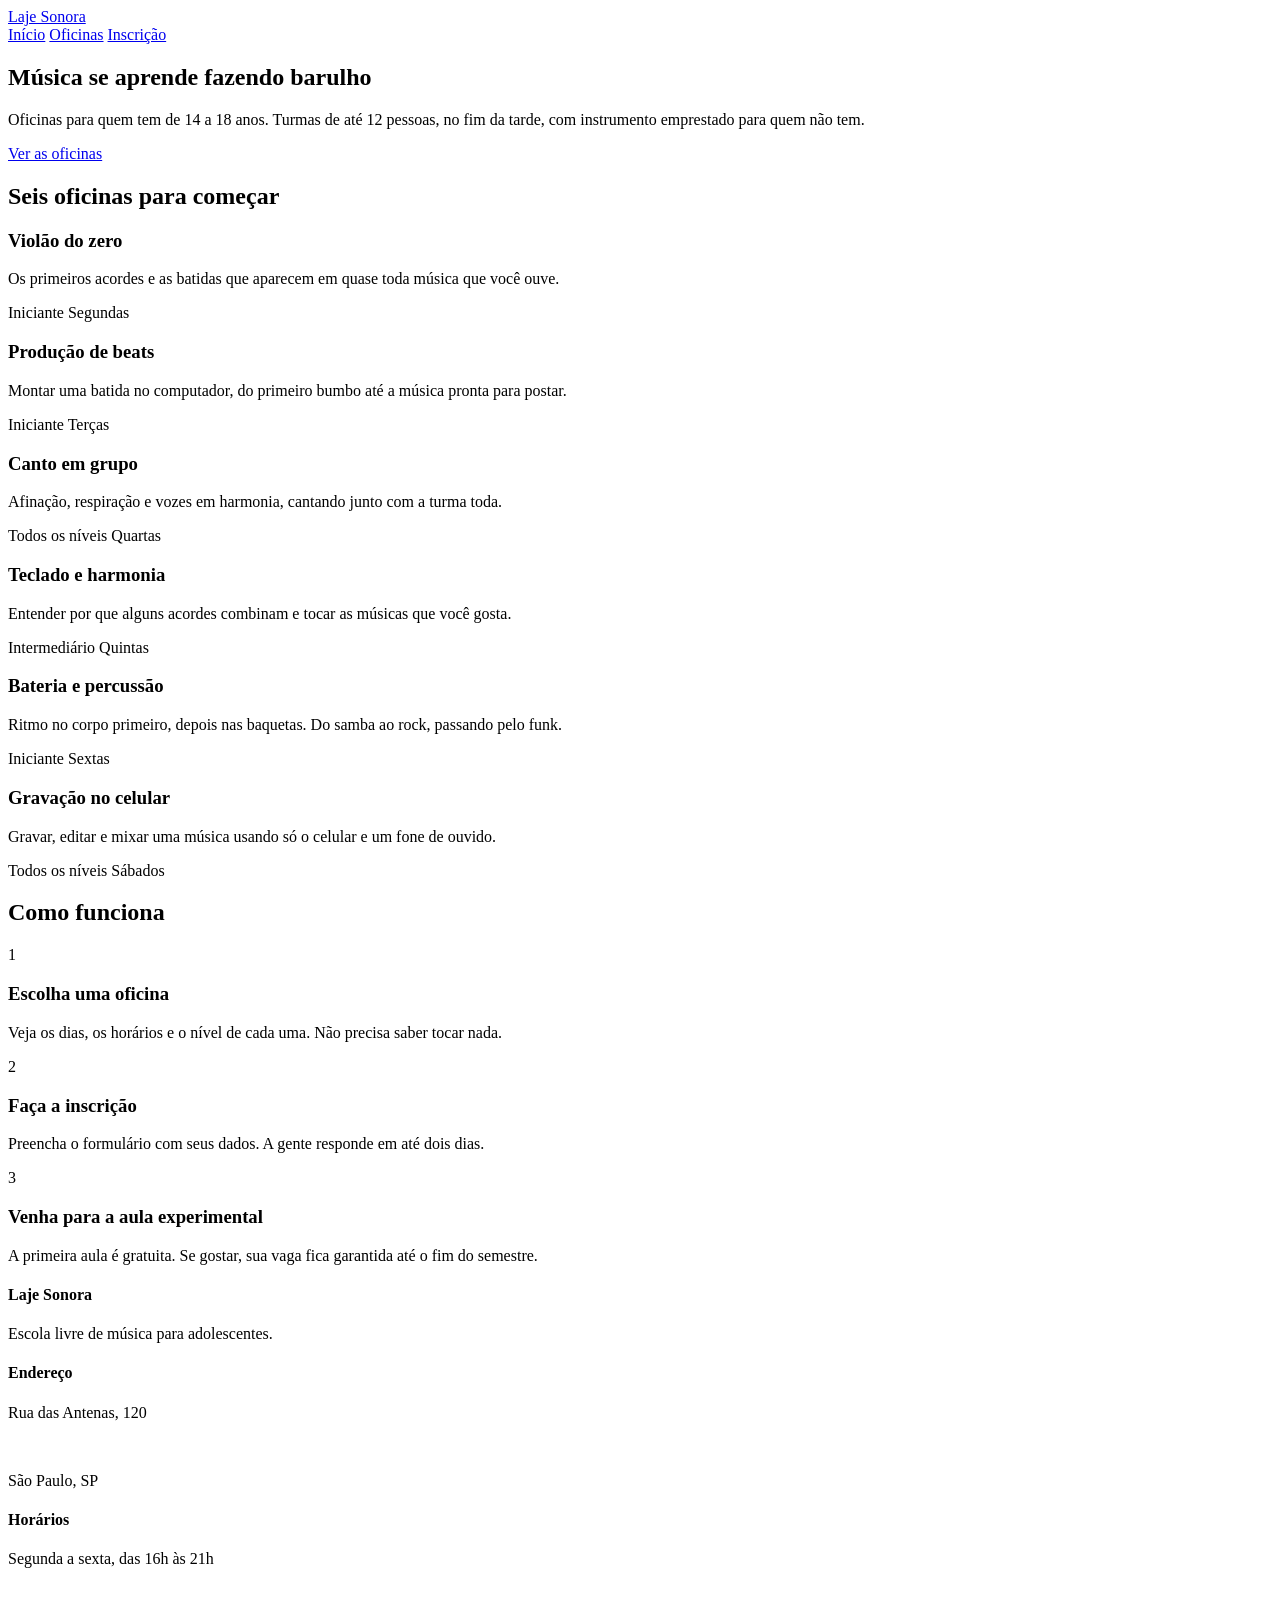
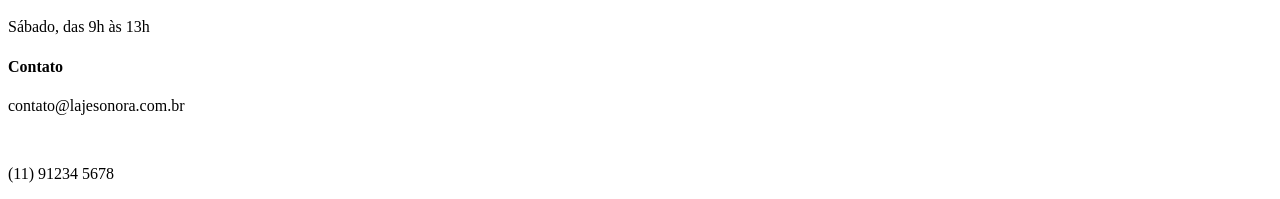
==== index.html @ bc864ae0 "Initial commit" ====
<!DOCTYPE html>
<html lang="pt-BR">
<head>
    <meta charset="UTF-8">
    <meta name="viewport" content="width=device-width, initial-scale=1.0">
    <link rel="preconnect" href="https://fonts.googleapis.com">
    <link rel="preconnect" href="https://fonts.gstatic.com" crossorigin>
    <link href="https://fonts.googleapis.com/css2?family=Archivo:ital,wght@0,100..900;1,100..900&family=Big+Shoulders:opsz,wght@10..72,100..900&display=swap" rel="stylesheet">
    <link rel="stylesheet" href="index.css">

    <title>Laje Sonora | Início</title>
</head>

<body>
    
    <header class="conteudo topo">
        <a href="index.html" class="logo">Laje Sonora</a>

        <nav class="menu">
            <a href="index.html" class="Atual">Início</a>
            <a href="oficinas.html">Oficinas</a>
            <a href="inscricao.html">Inscrição</a>
        </nav>
    </header>

   <main>
    <section class="conteudo cartazes">
        <div class="cartaz cartaz-principal">
            <h1>Música se aprende fazendo barulho</h1>
        </div>

        <div class="cartaz cartaz-lateral">
            <p>Oficinas para quem tem de 14 a 18 anos. Turmas de até 12 pessoas, no fim da tarde, com instrumento emprestado para quem não tem.</p>
            <a href="oficinas.html" class="botao">Ver as oficinas</a>
        </div>
    </section>

    <section class="conteudo secao">
        <h2 class="titulo-secao">Seis oficinas para começar</h2>
        
    </section>

    <section class="cards">
        <article class="card">
            <div class="foto foto-azul"></div>

            <div class="card-texto">
                <h3>Violão do zero</h3>
                <p>Os primeiros acordes e as batidas que aparecem em quase toda música que você ouve.</p>
                <div class="card-info">
                    <span>Iniciante</span>
                    <span>Segundas</span>
                </div>
            </div>
        </article>

        <article class="card">
            <div class="foto-amarela"></div>

            <div class="card-texto">
                <h3>Produção de beats</h3>
                <p>Montar uma batida no computador, do primeiro bumbo até a música pronta para postar.</p>
                <div class="card-info">
                    <span>Iniciante</span>
                    <span>Terças</span>
                </div>
            </div>
        </article>

        <article class="card">
            <div class="foto-tinta"></div>

            <div class="card-texto">
                <h3>Canto em grupo</h3>
                <p>Afinação, respiração e vozes em harmonia, cantando junto com a turma toda.</p>
                <div class="card-info">
                    <span>Todos os níveis</span>
                    <span>Quartas</span>
                </div>
            </div>
        </article>

       
        <article class="card">
            <div class="foto"></div>

            <div class="card-texto">
                <h3>Teclado e harmonia</h3>
                <p>Entender por que alguns acordes combinam e tocar as músicas que você gosta.</p>
                <div class="card-info">
                    <span>Intermediário</span>
                    <span>Quintas</span>
                </div>
            </div>
        </article>

        <article class="card">
            <div class="foto-azul"></div>

            <div class="card-texto">
                <h3>Bateria e percussão</h3>
                <p>Ritmo no corpo primeiro, depois nas baquetas. Do samba ao rock, passando pelo funk.</p>
                <div class="card-info">
                    <span>Iniciante</span>
                    <span>Sextas</span>
                </div>
            </div>
        </article>

        <article class="card">
            <div class="foto-amarela"></div>

            <div class="card-texto">
                <h3>Gravação no celular</h3>
                <p>Gravar, editar e mixar uma música usando só o celular e um fone de ouvido.</p>
                <div class="card-info">
                    <span>Todos os níveis</span>
                    <span>Sábados</span>
                </div>
            </div>
        </article>

    </section>

    <section class="conteudo secao">
        <h2 class="titulo-secao">Como funciona</h2>

        <div class="passos">
            <div class="passo">
                <p class="passo-numero">1</p>
                <h3>Escolha uma oficina</h3>
                <p>Veja os dias, os horários e o nível de cada uma. Não precisa saber tocar nada.</p>
            </div>

            <div class="passo">
                <p class="passo-numero">2</p>
                <h3>Faça a inscrição</h3>
                <p>Preencha o formulário com seus dados. A gente responde em até dois dias.</p>
            </div>

            <div class="passo">
                <p class="passo-numero">3</p>
                <h3>Venha para a aula experimental</h3>
                <p>A primeira aula é gratuita. Se gostar, sua vaga fica garantida até o fim do semestre.</p>
            </div>
        </div>

        
    </section>

   </main>
   <footer class="rodape">
    <div class="conteudo rodape-colunas">
        <div class="rodape-coluna">
            <h4>Laje Sonora</h4>
            <p>Escola livre de música para adolescentes.</p>
        </div>

        <div class="rodape-coluna">
            <h4>Endereço</h4>
            <p>Rua das Antenas, 120</p>
            <br>
            <p>São Paulo, SP</p>
        </div>

        <div class="rodape-coluna">
            <h4>Horários</h4>
            <p>Segunda a sexta, das 16h às 21h</p>
            <br>
            <p>Sábado, das 9h às 13h</p>
        </div>

        <div class="rodape-coluna">
            <h4>Contato</h4>
            <p>contato@lajesonora.com.br</p>
            <br>
            <p>(11) 91234 5678</p>
        </div>


    </div>
   </footer>


</body>
</html>
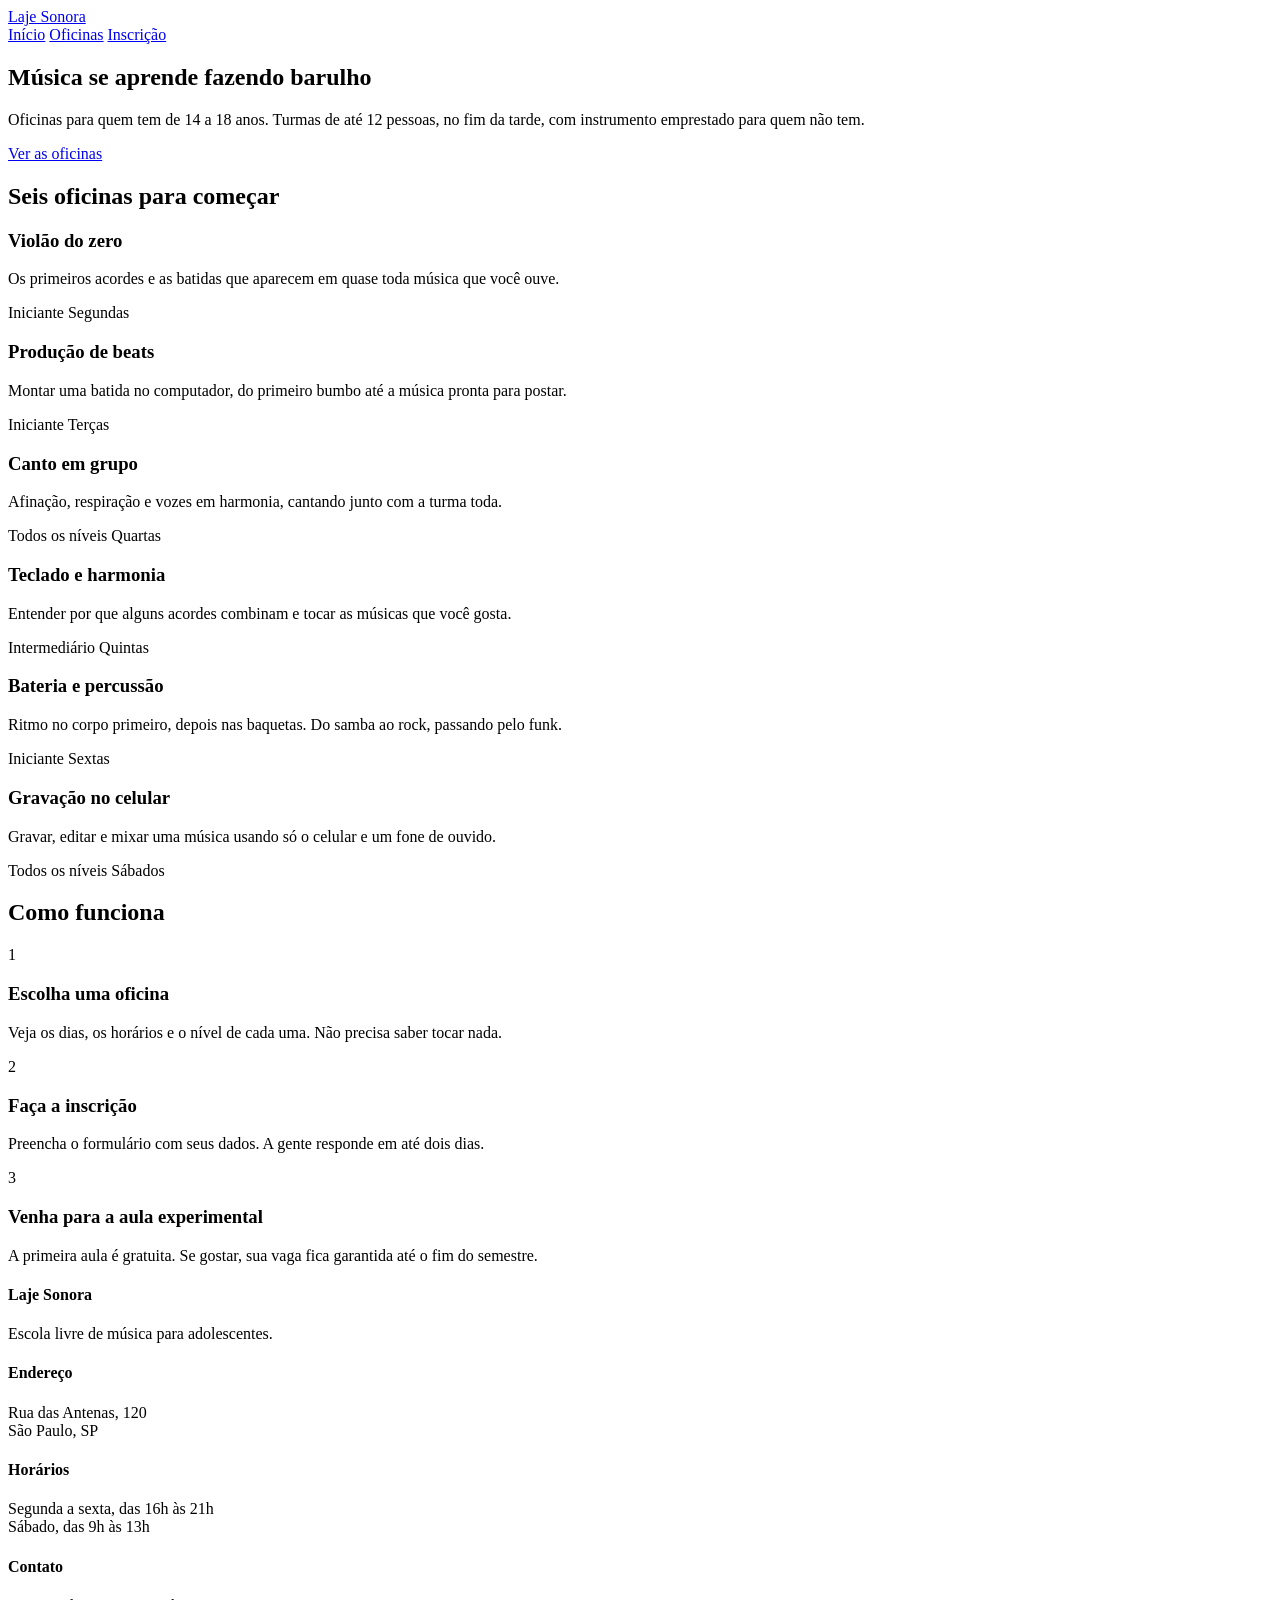
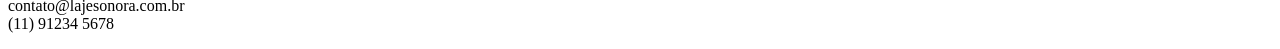
==== commit fec63d10: "mudou o br 03/11" ====
--- a/index.html
+++ b/index.html
@@ -158,23 +158,17 @@
 
         <div class="rodape-coluna">
             <h4>Endereço</h4>
-            <p>Rua das Antenas, 120</p>
-            <br>
-            <p>São Paulo, SP</p>
+            <p>Rua das Antenas, 120 <br> São Paulo, SP</p>
         </div>
 
         <div class="rodape-coluna">
             <h4>Horários</h4>
-            <p>Segunda a sexta, das 16h às 21h</p>
-            <br>
-            <p>Sábado, das 9h às 13h</p>
+            <p>Segunda a sexta, das 16h às 21h <br> Sábado, das 9h às 13h</p>
         </div>
 
         <div class="rodape-coluna">
             <h4>Contato</h4>
-            <p>contato@lajesonora.com.br</p>
-            <br>
-            <p>(11) 91234 5678</p>
+            <p>contato@lajesonora.com.br <br> (11) 91234 5678</p>
         </div>
 
 
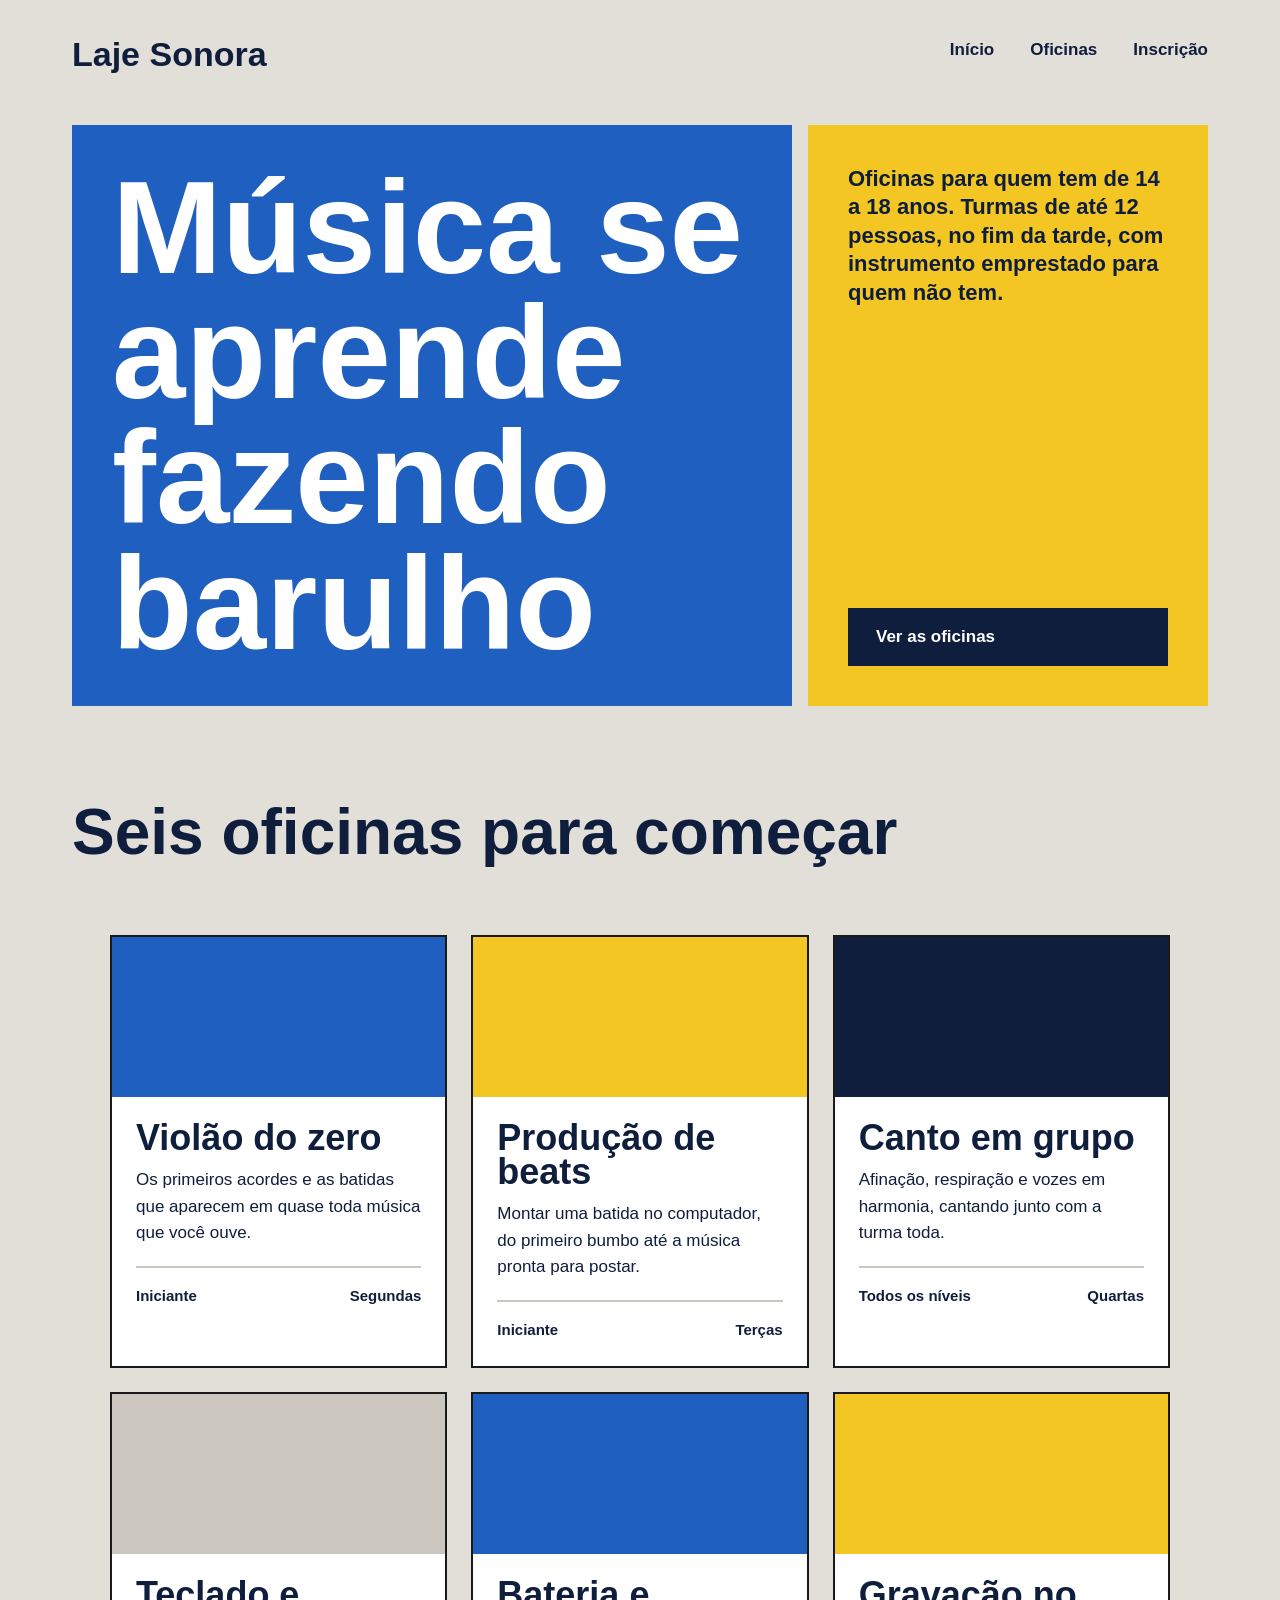
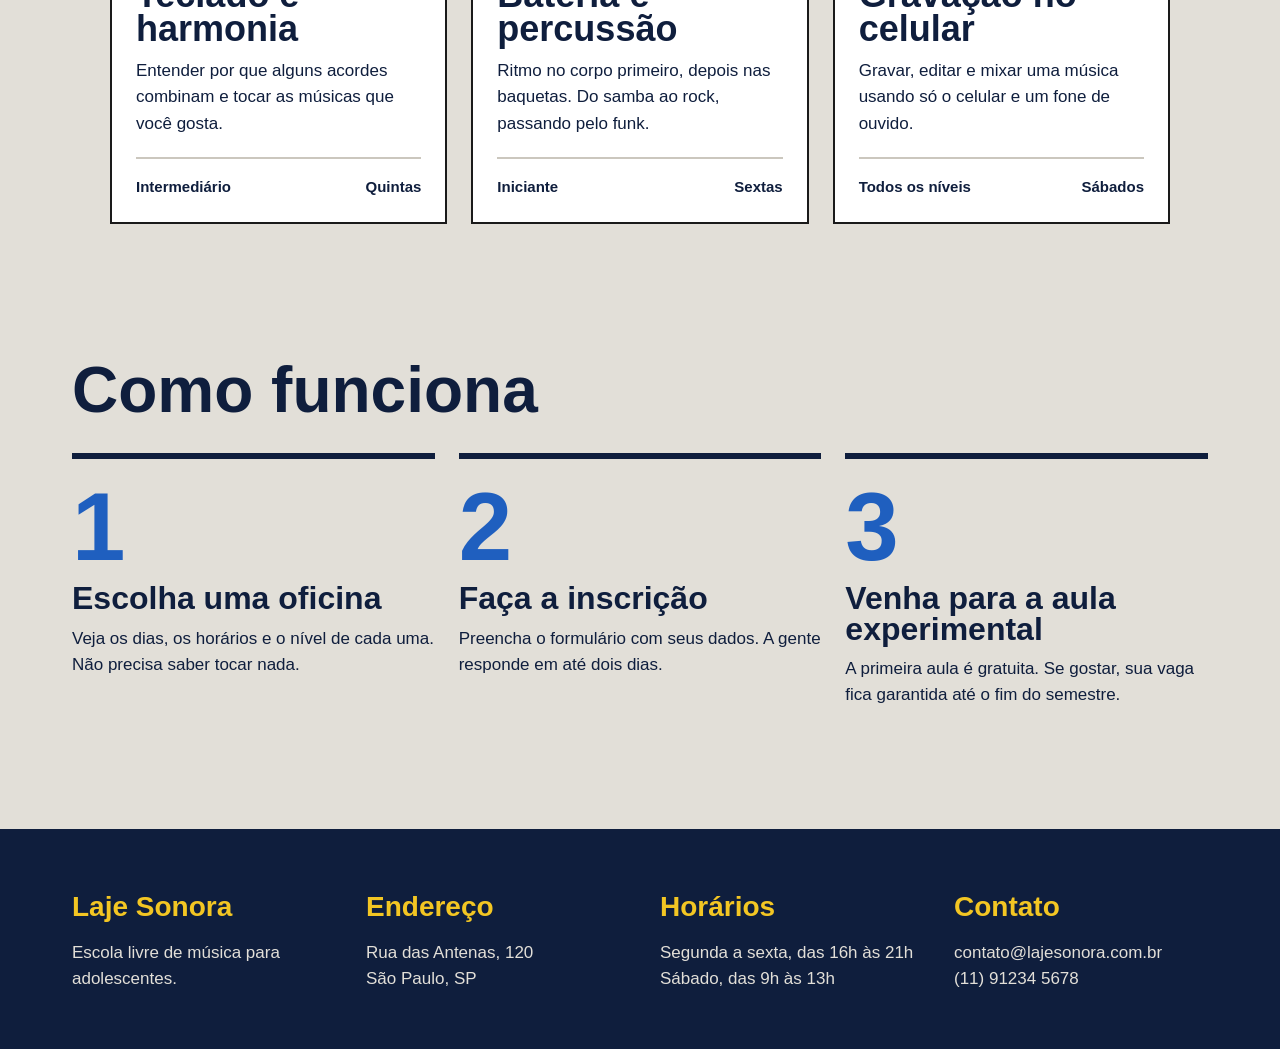
==== commit 24408865: "Página inicial pronta" ====
--- a/index.html
+++ b/index.html
@@ -40,87 +40,89 @@
         
     </section>
 
-    <section class="cards">
-        <article class="card">
-            <div class="foto foto-azul"></div>
-
-            <div class="card-texto">
-                <h3>Violão do zero</h3>
-                <p>Os primeiros acordes e as batidas que aparecem em quase toda música que você ouve.</p>
-                <div class="card-info">
-                    <span>Iniciante</span>
-                    <span>Segundas</span>
+    <section class="oficinas">
+    
+        <div class="cards">
+            <article class="card">
+                <div class="foto azul"></div>
+    
+                <div class="card-texto">
+                    <h3>Violão do zero</h3>
+                    <p>Os primeiros acordes e as batidas que aparecem em quase toda música que você ouve.</p>
+                    <div class="card-info">
+                        <span>Iniciante</span>
+                        <span>Segundas</span>
+                    </div>
                 </div>
-            </div>
-        </article>
-
-        <article class="card">
-            <div class="foto-amarela"></div>
-
-            <div class="card-texto">
-                <h3>Produção de beats</h3>
-                <p>Montar uma batida no computador, do primeiro bumbo até a música pronta para postar.</p>
-                <div class="card-info">
-                    <span>Iniciante</span>
-                    <span>Terças</span>
+            </article>
+    
+            <article class="card">
+                <div class="foto amarela"></div>
+    
+                <div class="card-texto">
+                    <h3>Produção de beats</h3>
+                    <p>Montar uma batida no computador, do primeiro bumbo até a música pronta para postar.</p>
+                    <div class="card-info">
+                        <span>Iniciante</span>
+                        <span>Terças</span>
+                    </div>
                 </div>
-            </div>
-        </article>
-
-        <article class="card">
-            <div class="foto-tinta"></div>
-
-            <div class="card-texto">
-                <h3>Canto em grupo</h3>
-                <p>Afinação, respiração e vozes em harmonia, cantando junto com a turma toda.</p>
-                <div class="card-info">
-                    <span>Todos os níveis</span>
-                    <span>Quartas</span>
+            </article>
+    
+            <article class="card">
+                <div class="foto tinta"></div>
+    
+                <div class="card-texto">
+                    <h3>Canto em grupo</h3>
+                    <p>Afinação, respiração e vozes em harmonia, cantando junto com a turma toda.</p>
+                    <div class="card-info">
+                        <span>Todos os níveis</span>
+                        <span>Quartas</span>
+                    </div>
                 </div>
-            </div>
-        </article>
-
-       
-        <article class="card">
-            <div class="foto"></div>
-
-            <div class="card-texto">
-                <h3>Teclado e harmonia</h3>
-                <p>Entender por que alguns acordes combinam e tocar as músicas que você gosta.</p>
-                <div class="card-info">
-                    <span>Intermediário</span>
-                    <span>Quintas</span>
+            </article>
+    
+            <article class="card">
+                <div class="foto"></div>
+    
+                <div class="card-texto">
+                    <h3>Teclado e harmonia</h3>
+                    <p>Entender por que alguns acordes combinam e tocar as músicas que você gosta.</p>
+                    <div class="card-info">
+                        <span>Intermediário</span>
+                        <span>Quintas</span>
+                    </div>
                 </div>
-            </div>
-        </article>
-
-        <article class="card">
-            <div class="foto-azul"></div>
-
-            <div class="card-texto">
-                <h3>Bateria e percussão</h3>
-                <p>Ritmo no corpo primeiro, depois nas baquetas. Do samba ao rock, passando pelo funk.</p>
-                <div class="card-info">
-                    <span>Iniciante</span>
-                    <span>Sextas</span>
+            </article>
+    
+            <article class="card">
+                <div class="foto azul"></div>
+    
+                <div class="card-texto">
+                    <h3>Bateria e percussão</h3>
+                    <p>Ritmo no corpo primeiro, depois nas baquetas. Do samba ao rock, passando pelo funk.</p>
+                    <div class="card-info">
+                        <span>Iniciante</span>
+                        <span>Sextas</span>
+                    </div>
                 </div>
-            </div>
-        </article>
-
-        <article class="card">
-            <div class="foto-amarela"></div>
-
-            <div class="card-texto">
-                <h3>Gravação no celular</h3>
-                <p>Gravar, editar e mixar uma música usando só o celular e um fone de ouvido.</p>
-                <div class="card-info">
-                    <span>Todos os níveis</span>
-                    <span>Sábados</span>
+            </article>
+    
+            <article class="card">
+                <div class="foto amarela"></div>
+    
+                <div class="card-texto">
+                    <h3>Gravação no celular</h3>
+                    <p>Gravar, editar e mixar uma música usando só o celular e um fone de ouvido.</p>
+                    <div class="card-info">
+                        <span>Todos os níveis</span>
+                        <span>Sábados</span>
+                    </div>
                 </div>
-            </div>
-        </article>
-
+            </article>
+        </div>
     </section>
+    
 
     <section class="conteudo secao">
         <h2 class="titulo-secao">Como funciona</h2>
--- a/index.css
+++ b/index.css
@@ -0,0 +1,266 @@
+
+* {
+    margin: 0;
+    padding: 0;
+    box-sizing: border-box;
+}
+
+
+:root {
+    
+    --concreto: #E2DFD8;
+    --concreto-escuro: #CBC7BE;
+    --tinta: #0F1E3D;
+    --caixa-dagua: #1F5FBF;
+    --fita: #F3C623;
+    --branco: #FFFFFF;
+
+    
+    --fonte-cartaz: "Big Shoulders", "Arial Narrow", sans-serif;
+    --fonte-texto: "Archivo", Arial, sans-serif;
+}
+
+
+body {
+    background-color: var(--concreto);
+    color: var(--tinta);
+    font-family: var(--fonte-texto);
+    font-size: 17px;
+    line-height: 1.55;
+}
+a {
+    color: inherit;
+}
+
+
+h1, h2, h3 {
+    font-family: var(--fonte-cartaz);
+    font-weight: 900;
+    line-height: 0.95;
+}
+
+
+.conteudo {
+    max-width: 1200px;
+    margin-inline: auto;
+    padding-inline: 32px;
+}
+
+ .topo {
+    padding-block: 28px;
+    display: flex;
+    justify-content: space-between;
+    align-items: center;
+  }
+  
+  .logo {
+    font-family: var(--fonte-cartaz);
+    font-size: 34px;
+    font-weight: 900;
+    text-decoration: none;
+  }
+  
+  .menu {
+    display: flex;
+    gap: 36px;
+  }
+  
+  .menu a {
+    font-weight: 600;
+    text-decoration: none;
+    padding-bottom: 4px;
+    border-bottom: 4px solid transparent;
+  }
+  
+  .menu a:hover {
+    border-bottom-color: var(--tinta);
+  }
+  
+  .menu a.atual {
+    border-bottom-color: var(--fita);
+  }
+
+  .cartazes {
+    margin-top: 16px;
+    display: flex;
+    gap: 16px;
+  }
+  
+  .cartaz {
+    padding: 40px;
+  }
+  
+  .cartaz-principal {
+    background-color: var(--caixa-dagua);
+    color: var(--branco);
+    flex: 2;
+  }
+  
+  .cartaz-principal h1 {
+    font-size: 132px;
+    max-width: 9ch;
+  }
+  
+  .cartaz-lateral {
+    background-color: var(--fita);
+    flex: 1;
+    display: flex;
+    flex-direction: column;
+    justify-content: space-between;
+    gap: 32px;
+  }
+  
+  .cartaz-lateral p {
+    font-size: 22px;
+    font-weight: 600;
+    line-height: 1.3;
+  }
+  
+  .botao {
+    background-color: var(--tinta);
+    color: var(--branco);
+    font-weight: 700;
+    text-decoration: none;
+    padding: 16px 28px;
+    border: none;
+    font-family: var(--fonte-texto);
+    font-size: 17px;
+    cursor: pointer;
+  }
+  
+  .botao:hover {
+    background-color: var(--caixa-dagua);
+  }
+
+
+  
+
+  .secao {
+    margin-top: 96px;
+  }
+  
+  .titulo-secao {
+    font-size: 64px;
+    margin-bottom: 32px;
+  }
+  
+  .oficinas {
+    max-width: 1100px;
+    margin: 0 auto;
+    padding: 40px 20px;
+  }
+  
+  .oficinas h2 {
+    margin-bottom: 24px;
+    text-align: left;
+  }
+  
+  .cards {
+    display: grid;
+    grid-template-columns: repeat(3, 1fr);
+    gap: 24px;
+  }
+  
+  .card {
+    display: flex;
+    flex-direction: column;
+    background-color: #ffffff;
+    border: 2.5px solid #1a1a1a;
+  }
+  
+  .foto {
+    height: 160px;
+    width: 100%;
+    background-color: var(--concreto-escuro);
+  }
+  
+  .foto.azul {
+    background-color: var(--caixa-dagua);
+  }
+  
+  .foto.amarela {
+    background-color: var(--fita);
+  }
+  
+  .foto.tinta {
+    background-color: var(--tinta);
+  }
+  
+  @media (max-width: 768px) {
+    .cards {
+      grid-template-columns: 1fr;
+    }
+  }
+  
+  
+  .card-texto {
+    padding: 24px;
+  }
+  
+  .card h3 {
+    font-size: 36px;
+    margin-bottom: 12px;
+  }
+  
+  .card-info {
+    margin-top: 20px;
+    padding-top: 16px;
+    border-top: 2px solid var(--concreto-escuro);
+    font-weight: 600;
+    font-size: 15px;
+    display: flex;
+    justify-content: space-between;
+  }
+  
+
+ .passos {
+    display: flex;
+    gap: 24px;
+  }
+  
+  .passo {
+    flex: 1;
+    border-top: 6px solid var(--tinta);
+    padding-top: 20px;
+  }
+  
+  .passo-numero {
+    font-family: var(--fonte-cartaz);
+    font-size: 96px;
+    font-weight: 900;
+    line-height: 1;
+    color: var(--caixa-dagua);
+  }
+  
+  .passo h3 {
+    font-size: 32px;
+    margin-block: 8px 12px;
+  }
+
+
+  .rodape {
+    margin-top: 120px;
+    background-color: var(--tinta);
+    color: var(--concreto);
+    padding-top: 56px;
+    padding-bottom: 56px;
+    
+  }
+  
+  .rodape-colunas {
+    display: flex;
+    gap: 40px;
+  }
+  
+  .rodape-coluna {
+    flex: 1;
+  }
+  
+  .rodape h4 {
+    font-family: var(--fonte-cartaz);
+    font-size: 28px;
+    color: var(--fita);
+    margin-bottom: 12px;
+  }
+  
+  
